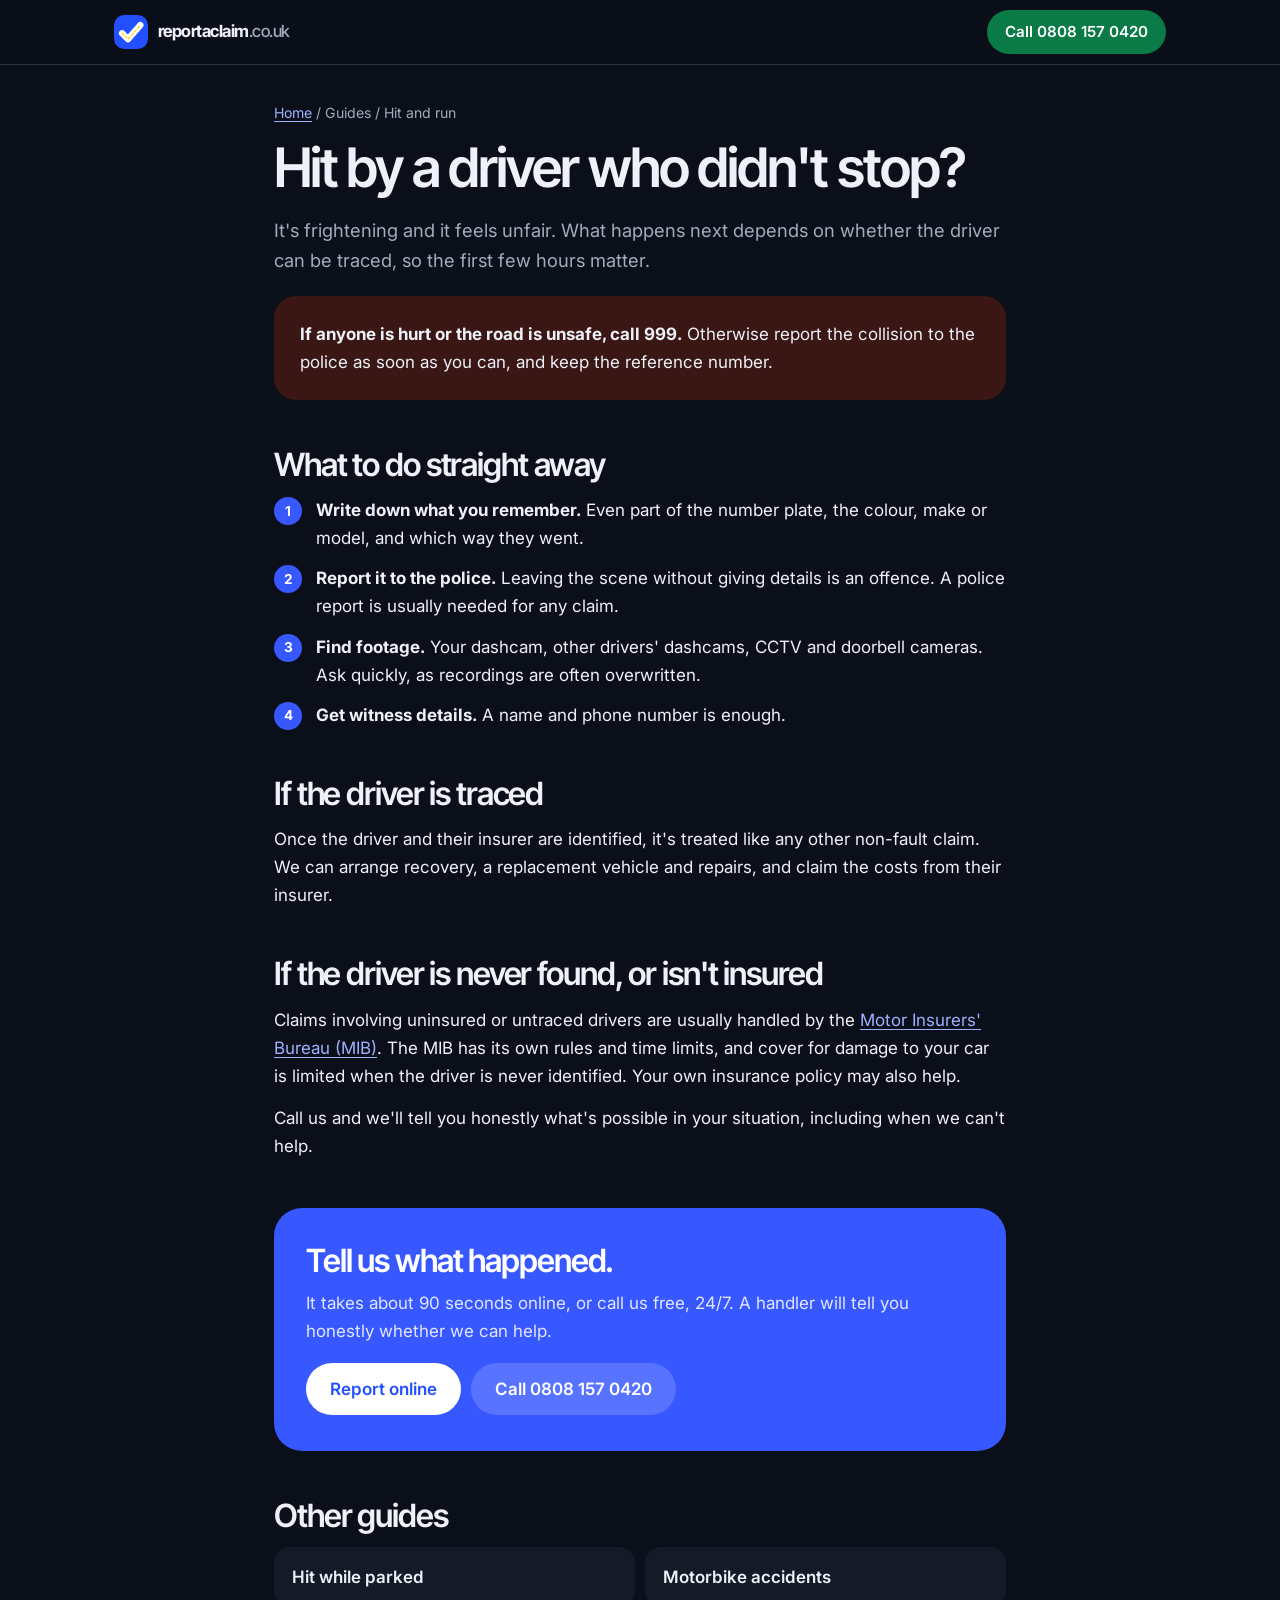
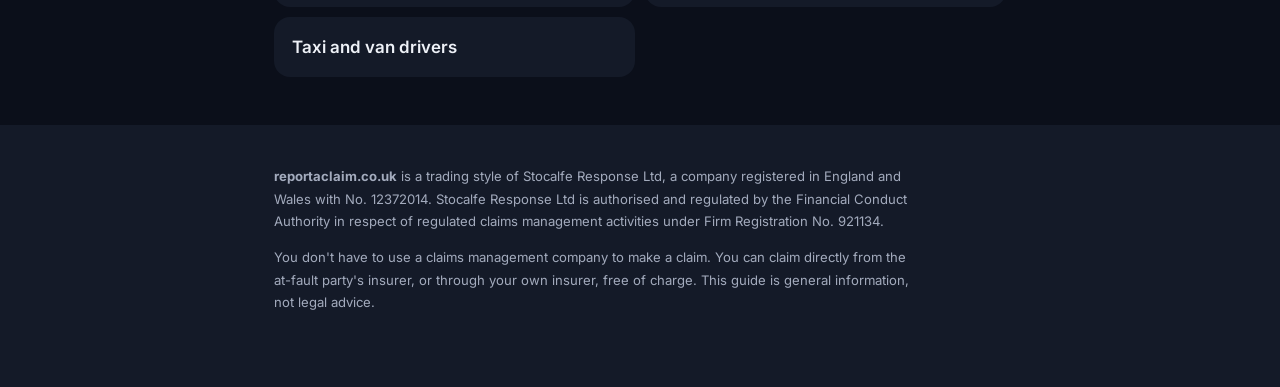
==== hit-and-run.html @ a6f4cda1 "Add files via upload" ====
<!doctype html>
<html lang="en-GB">
<head>
<meta charset="utf-8">
<meta name="viewport" content="width=device-width, initial-scale=1">
<title>Hit and run | Report a Claim</title>
<meta name="description" content="Hit by a driver who didn't stop? What to do straight away, how the Motor Insurers' Bureau fits in and where we can help.">
<link rel="canonical" href="https://report-a-claim.vercel.app/hit-and-run.html">
<link rel="icon" href="data:image/svg+xml,%3Csvg xmlns='http://www.w3.org/2000/svg' viewBox='0 0 40 40'%3E%3Crect width='40' height='40' rx='12' fill='%232350FF'/%3E%3C/svg%3E">
<link rel="preconnect" href="https://fonts.googleapis.com">
<link rel="preconnect" href="https://fonts.gstatic.com" crossorigin>
<link href="https://fonts.googleapis.com/css2?family=Inter+Tight:wght@500..700&family=Inter:wght@400..700&display=swap" rel="stylesheet">
<link rel="stylesheet" href="guide.css">
<script>
(() => {
  let t = null;
  try { t = localStorage.getItem('rac-theme'); } catch (e) {}
  if (t !== 'dark' && t !== 'light') {
    const p = new Intl.DateTimeFormat('en-GB', { timeZone: 'Europe/London', month: 'numeric', hour: 'numeric', minute: 'numeric', hourCycle: 'h23' }).formatToParts(new Date());
    const g = k => +p.find(x => x.type === k).value;
    const h = g('hour') + g('minute') / 60, m = g('month') - 1;
    const rise = [8, 7.5, 6.5, 6.3, 5.3, 4.75, 5, 5.8, 6.7, 7.5, 7.2, 7.9];
    const set = [16.3, 17.2, 18, 19.8, 20.7, 21.25, 21.15, 20.3, 19.25, 18.15, 16.3, 15.9];
    t = h < rise[m] || h >= set[m] ? 'dark' : 'light';
  }
  document.documentElement.dataset.theme = t;
})();
</script>
</head>
<body>
<!-- TODO before launch: compliance review of MIB wording; confirm whether the firm handles untraced and uninsured driver claims -->
<header class="top"><div class="wrap">
  <a class="logo" href="./"><svg viewBox="0 0 40 40" aria-hidden="true"><rect width="40" height="40" rx="12" fill="#2350FF"/><path d="M9.5 21.5l7 7L31 12" fill="none" stroke="#fff" stroke-width="7.5" stroke-linecap="round" stroke-linejoin="round"/><path d="M9.5 21.5l7 7L31 12" fill="none" stroke="#FFD60A" stroke-width="1.6" stroke-linecap="round" stroke-linejoin="round" stroke-dasharray="2.6 2.9"/></svg><span>reportaclaim<span>.co.uk</span></span></a>
  <!-- TODO: replace with the real claims line -->
  <a class="call" href="tel:+448081570420">Call 0808 157 0420</a>
</div></header>
<main class="wrap">
  <p class="crumbs"><a href="./">Home</a> / Guides / Hit and run</p>
  <h1>Hit by a driver who didn't stop?</h1>
  <p class="lede">It's frightening and it feels unfair. What happens next depends on whether the driver can be traced, so the first few hours matter.</p>
  <div class="box warn">
    <p style="margin:0"><strong>If anyone is hurt or the road is unsafe, call 999.</strong> Otherwise report the collision to the police as soon as you can, and keep the reference number.</p>
  </div>
  <h2>What to do straight away</h2>
  <ol class="steps">
    <li><strong>Write down what you remember.</strong> Even part of the number plate, the colour, make or model, and which way they went.</li>
    <li><strong>Report it to the police.</strong> Leaving the scene without giving details is an offence. A police report is usually needed for any claim.</li>
    <li><strong>Find footage.</strong> Your dashcam, other drivers' dashcams, CCTV and doorbell cameras. Ask quickly, as recordings are often overwritten.</li>
    <li><strong>Get witness details.</strong> A name and phone number is enough.</li>
  </ol>
  <h2>If the driver is traced</h2>
  <p>Once the driver and their insurer are identified, it's treated like any other non-fault claim. We can arrange recovery, a replacement vehicle and repairs, and claim the costs from their insurer.</p>
  <h2>If the driver is never found, or isn't insured</h2>
  <p>Claims involving uninsured or untraced drivers are usually handled by the <a href="https://www.mib.org.uk/" target="_blank" rel="noopener">Motor Insurers' Bureau (MIB)</a>. The MIB has its own rules and time limits, and cover for damage to your car is limited when the driver is never identified. Your own insurance policy may also help.</p>
  <p>Call us and we'll tell you honestly what's possible in your situation, including when we can't help.</p>
  <div class="cta">
    <h2>Tell us what happened.</h2>
    <p>It takes about 90 seconds online, or call us free, 24/7. A handler will tell you honestly whether we can help.</p>
    <div class="btns"><a class="btn btn-w" href="./#claim">Report online</a><a class="btn btn-g" href="tel:+448081570420">Call 0808 157 0420</a></div>
  </div>
  <h2>Other guides</h2>
  <nav class="more" aria-label="Other guides"><a href="hit-while-parked.html">Hit while parked</a><a href="motorbike-accident.html">Motorbike accidents</a><a href="taxi-and-van-drivers.html">Taxi and van drivers</a></nav>
</main>
<footer><div class="wrap">
<p><strong>reportaclaim.co.uk</strong> is a trading style of Stocalfe Response Ltd, a company registered in England and Wales with No. 12372014. Stocalfe Response Ltd is authorised and regulated by the Financial Conduct Authority in respect of regulated claims management activities under Firm Registration No. 921134.</p>
<p>You don't have to use a claims management company to make a claim. You can claim directly from the at-fault party's insurer, or through your own insurer, free of charge. This guide is general information, not legal advice.</p>
</div></footer>
</body>
</html>
---- guide.css ----
:root{
  --ink:#0E1220; --ink-2:#2B3245; --muted:#5D6578;
  --bg:#FFFFFF; --soft:#F4F6F9; --line:#E3E7EE;
  --blue:#2350FF; --blue-h:#1A3FE0; --blue-soft:#E8EDFF; --blue-txt:#2350FF;
  --plate:#FFD60A; --go:#12B76A; --stop:#F04438; --card:#fff;
  --display:"Inter Tight",ui-sans-serif,system-ui,sans-serif;
  --body:"Inter",ui-sans-serif,system-ui,sans-serif;
  --ease:cubic-bezier(.2,.7,.2,1);
}
[data-theme=dark]{color-scheme:dark;--ink:#EEF1F7;--ink-2:#C9CFDB;--muted:#A3ABBD;--bg:#0B0F1A;--soft:#141A28;--line:#2A3449;--blue:#3858FF;--blue-h:#4B69FF;--blue-soft:#1A2350;--blue-txt:#9DB1FF;--card:#111827}
*{box-sizing:border-box;margin:0;padding:0}
html{-webkit-text-size-adjust:100%;overflow-x:clip}
body{font-family:var(--body);background:var(--bg);color:var(--ink);font-size:17px;line-height:1.65;-webkit-font-smoothing:antialiased}
a{color:var(--blue-txt);text-underline-offset:3px}
.wrap{max-width:780px;margin:0 auto;padding:0 24px}
h1,h2,h3{font-family:var(--display);font-weight:600;line-height:1.08;letter-spacing:-.035em}
h1{font-size:clamp(2.2rem,6vw,3.4rem);margin-bottom:18px}
h2{font-size:clamp(1.5rem,3.6vw,2rem);margin:48px 0 14px}
p{margin-bottom:14px}
.top{position:sticky;top:0;z-index:5;background:rgba(255,255,255,.88);backdrop-filter:blur(14px);-webkit-backdrop-filter:blur(14px);border-bottom:1px solid var(--line)}
.top .wrap{display:flex;align-items:center;justify-content:space-between;height:64px;gap:12px;max-width:1100px}
.logo{display:flex;align-items:center;gap:10px;text-decoration:none;color:var(--ink);font-family:var(--display);font-weight:700;letter-spacing:-.03em;font-size:1.05rem}
.logo svg{width:34px;height:34px}
.logo span span{color:var(--muted);font-weight:500}
.call{display:inline-flex;align-items:center;min-height:44px;padding:0 18px;border-radius:999px;background:#0A7A46;color:#fff;font-weight:600;text-decoration:none;font-size:.95rem}
[data-theme=dark] .top{background:rgba(11,15,26,.88)}
.crumbs{font-size:.88rem;color:var(--muted);margin:36px 0 14px}
.lede{font-size:1.15rem;color:var(--muted)}
.box{background:var(--soft);border-radius:22px;padding:24px 26px;margin:20px 0}
.box.warn{background:#FEF0EF}
[data-theme=dark] .box.warn{background:#3A1714}
ol.steps,ul.ticks{list-style:none;display:grid;gap:12px;margin:8px 0 16px}
ol.steps{counter-reset:s}
ol.steps li,ul.ticks li{position:relative;padding-left:42px}
ol.steps li::before{counter-increment:s;content:counter(s);position:absolute;left:0;top:1px;width:28px;height:28px;border-radius:50%;background:var(--blue);color:#fff;display:grid;place-items:center;font-size:.85rem;font-weight:700}
ul.ticks li::before{content:"";position:absolute;left:6px;top:7px;width:14px;height:8px;border-left:3px solid var(--go);border-bottom:3px solid var(--go);transform:rotate(-45deg)}
.cta{margin:48px 0;padding:36px 32px;border-radius:28px;background:var(--blue);color:#fff}
.cta h2{margin:0 0 10px;color:#fff}
.cta p{color:rgba(255,255,255,.85)}
.cta .btns{display:flex;gap:10px;flex-wrap:wrap;margin-top:18px}
.btn{display:inline-flex;align-items:center;justify-content:center;min-height:52px;padding:0 24px;border-radius:999px;font-weight:600;text-decoration:none}
.btn-w{background:#fff;color:#2350FF}
.btn-g{background:rgba(255,255,255,.16);color:#fff}
.more{display:grid;grid-template-columns:1fr 1fr;gap:10px;margin:12px 0 48px}
.more a{display:block;padding:16px 18px;border-radius:16px;background:var(--soft);color:var(--ink);text-decoration:none;font-weight:600}
.more a:hover{background:var(--blue-soft)}
footer{background:var(--soft);color:var(--muted);font-size:.82rem;line-height:1.7;padding:40px 0 60px}
footer p{max-width:80ch}
@media (max-width:640px){
  .wrap{padding:0 16px}
  body{font-size:16px}
  .more{grid-template-columns:1fr}
  .cta{padding:28px 22px}
  .logo span span{display:none}
}
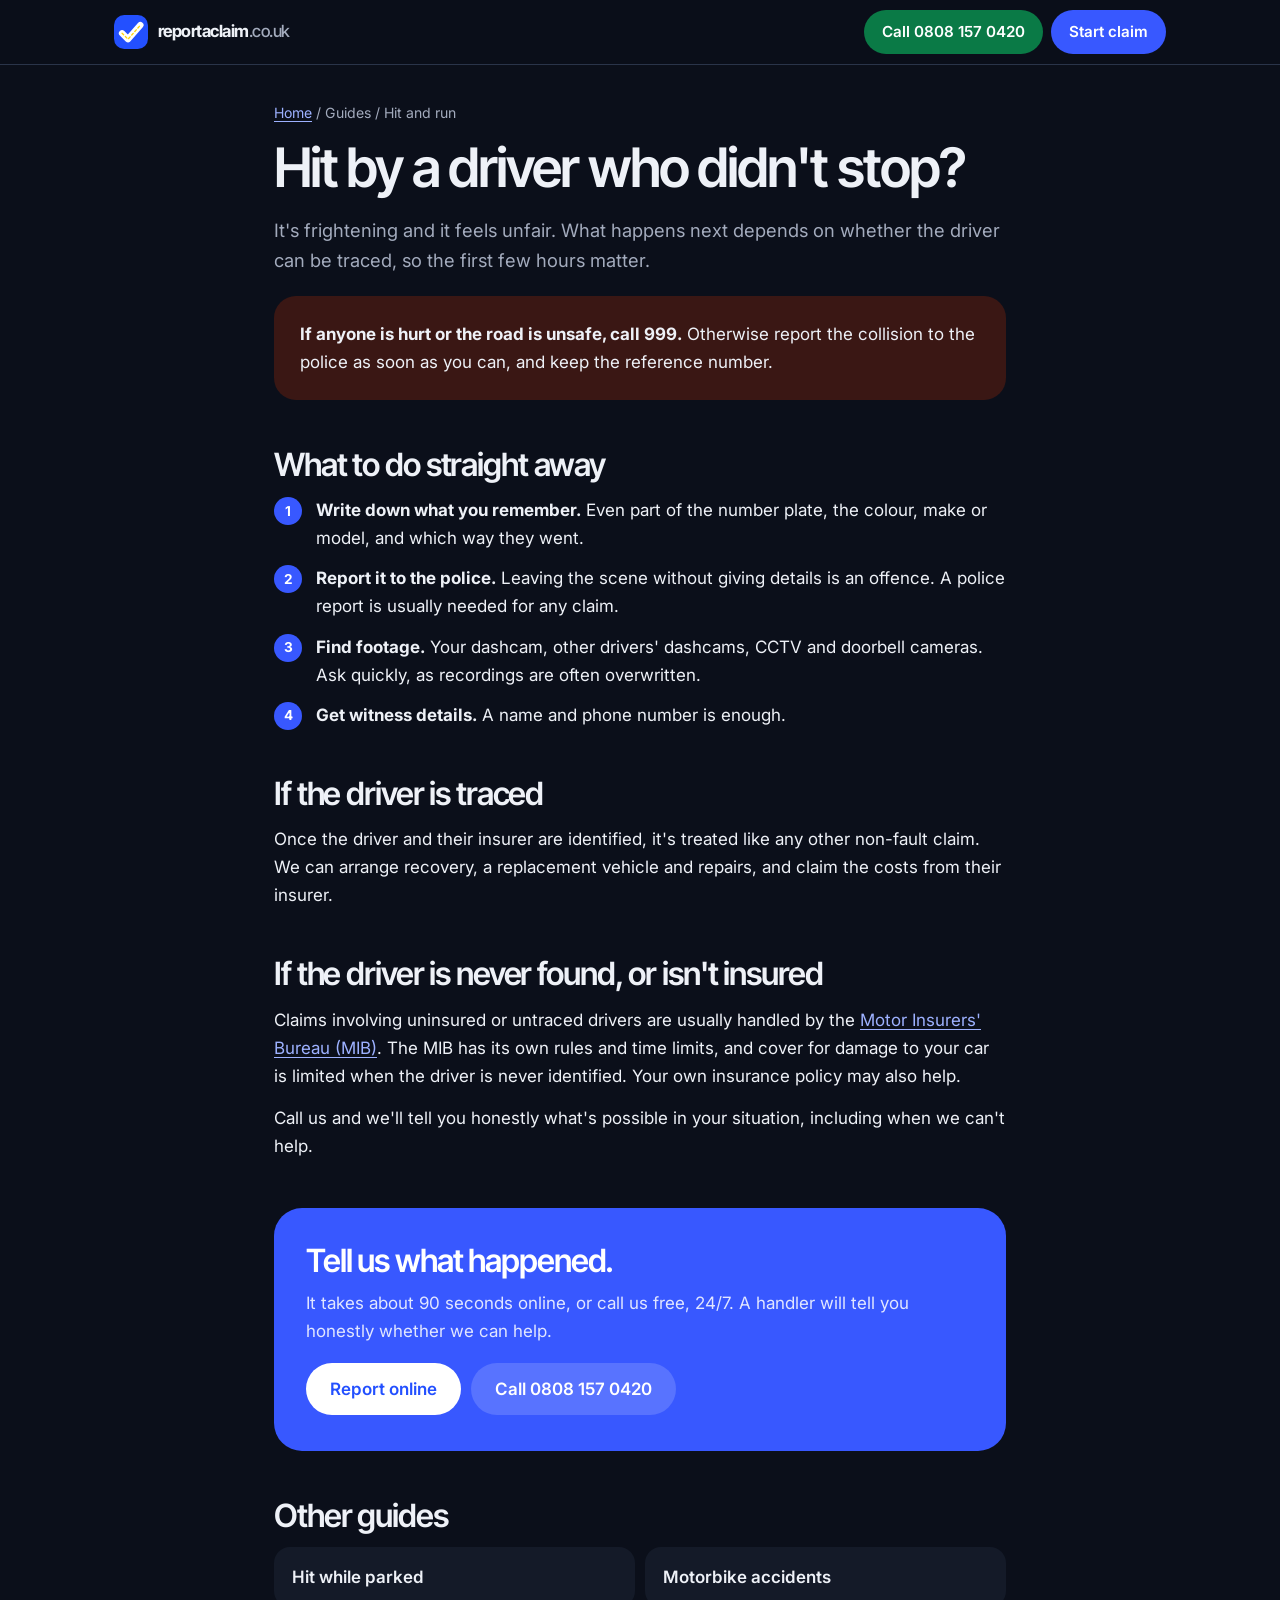
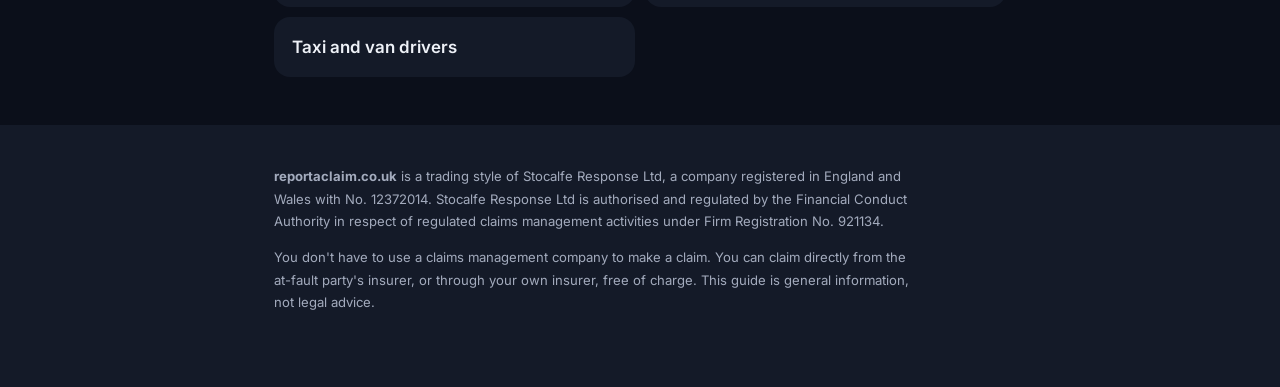
==== commit ed59c7b5: "Apply mobile conversion recommendations - Move the claim form up to directly after "How it works": o" ====
--- a/hit-and-run.html
+++ b/hit-and-run.html
@@ -32,7 +32,7 @@
 <header class="top"><div class="wrap">
   <a class="logo" href="./"><svg viewBox="0 0 40 40" aria-hidden="true"><rect width="40" height="40" rx="12" fill="#2350FF"/><path d="M9.5 21.5l7 7L31 12" fill="none" stroke="#fff" stroke-width="7.5" stroke-linecap="round" stroke-linejoin="round"/><path d="M9.5 21.5l7 7L31 12" fill="none" stroke="#FFD60A" stroke-width="1.6" stroke-linecap="round" stroke-linejoin="round" stroke-dasharray="2.6 2.9"/></svg><span>reportaclaim<span>.co.uk</span></span></a>
   <!-- TODO: replace with the real claims line -->
-  <a class="call" href="tel:+448081570420">Call 0808 157 0420</a>
+  <span class="top-cta"><a class="call" href="tel:+448081570420">Call 0808 157 0420</a><a class="start" href="./#claim">Start claim</a></span>
 </div></header>
 <main class="wrap">
   <p class="crumbs"><a href="./">Home</a> / Guides / Hit and run</p>
@@ -61,6 +61,10 @@
   <h2>Other guides</h2>
   <nav class="more" aria-label="Other guides"><a href="hit-while-parked.html">Hit while parked</a><a href="motorbike-accident.html">Motorbike accidents</a><a href="taxi-and-van-drivers.html">Taxi and van drivers</a></nav>
 </main>
+<nav class="mbar" aria-label="Quick actions">
+  <a class="mbar-call" href="tel:+448081570420">Call free<small>24/7, UK team</small></a>
+  <a class="mbar-go" href="./#claim">Start my claim</a>
+</nav>
 <footer><div class="wrap">
 <p><strong>reportaclaim.co.uk</strong> is a trading style of Stocalfe Response Ltd, a company registered in England and Wales with No. 12372014. Stocalfe Response Ltd is authorised and regulated by the Financial Conduct Authority in respect of regulated claims management activities under Firm Registration No. 921134.</p>
 <p>You don't have to use a claims management company to make a claim. You can claim directly from the at-fault party's insurer, or through your own insurer, free of charge. This guide is general information, not legal advice.</p>
--- a/guide.css
+++ b/guide.css
@@ -1,10 +1,13 @@
+/* Fallback faces sized to Inter's metrics, so text doesn't jump when the web fonts arrive */
+@font-face{font-family:"Inter Fallback";src:local("Arial"),local("ArialMT"),local("Liberation Sans");size-adjust:105.9%;ascent-override:91.5%;descent-override:22.9%;line-gap-override:0%}
+@font-face{font-family:"Inter Tight Fallback";font-weight:500 700;src:local("Arial Bold"),local("Arial-BoldMT"),local("Liberation Sans Bold");size-adjust:94.8%;ascent-override:102.2%;descent-override:25.6%;line-gap-override:0%}
 :root{
   --ink:#0E1220; --ink-2:#2B3245; --muted:#5D6578;
   --bg:#FFFFFF; --soft:#F4F6F9; --line:#E3E7EE;
   --blue:#2350FF; --blue-h:#1A3FE0; --blue-soft:#E8EDFF; --blue-txt:#2350FF;
   --plate:#FFD60A; --go:#12B76A; --stop:#F04438; --card:#fff;
-  --display:"Inter Tight",ui-sans-serif,system-ui,sans-serif;
-  --body:"Inter",ui-sans-serif,system-ui,sans-serif;
+  --display:"Inter Tight","Inter Tight Fallback",ui-sans-serif,system-ui,sans-serif;
+  --body:"Inter","Inter Fallback",ui-sans-serif,system-ui,sans-serif;
   --ease:cubic-bezier(.2,.7,.2,1);
 }
 [data-theme=dark]{color-scheme:dark;--ink:#EEF1F7;--ink-2:#C9CFDB;--muted:#A3ABBD;--bg:#0B0F1A;--soft:#141A28;--line:#2A3449;--blue:#3858FF;--blue-h:#4B69FF;--blue-soft:#1A2350;--blue-txt:#9DB1FF;--card:#111827}
@@ -23,6 +26,8 @@
 .logo svg{width:34px;height:34px}
 .logo span span{color:var(--muted);font-weight:500}
 .call{display:inline-flex;align-items:center;min-height:44px;padding:0 18px;border-radius:999px;background:#0A7A46;color:#fff;font-weight:600;text-decoration:none;font-size:.95rem}
+.top-cta{display:flex;gap:8px}
+.start{display:inline-flex;align-items:center;min-height:44px;padding:0 18px;border-radius:999px;background:var(--blue);color:#fff;font-weight:600;text-decoration:none;font-size:.95rem}
 [data-theme=dark] .top{background:rgba(11,15,26,.88)}
 .crumbs{font-size:.88rem;color:var(--muted);margin:36px 0 14px}
 .lede{font-size:1.15rem;color:var(--muted)}
@@ -52,4 +57,17 @@
   .more{grid-template-columns:1fr}
   .cta{padding:28px 22px}
   .logo span span{display:none}
+  /* The bottom bar carries the call button on phones */
+  .top .call{display:none}
+  footer{padding-bottom:110px}
 }
+/* Mobile action bar: call or start a claim, always in thumb reach */
+.mbar{display:none}
+@media (max-width:640px){
+  .mbar{position:fixed;left:0;right:0;bottom:0;z-index:5;display:grid;grid-template-columns:1fr 1.5fr;gap:10px;padding:10px 12px calc(10px + env(safe-area-inset-bottom));background:rgba(255,255,255,.92);backdrop-filter:blur(14px);-webkit-backdrop-filter:blur(14px);box-shadow:0 -1px 0 var(--line)}
+  .mbar a{display:flex;flex-direction:column;align-items:center;justify-content:center;min-height:54px;border-radius:999px;font-weight:600;text-decoration:none;color:#fff;line-height:1.1}
+  .mbar small{font-size:.72rem;font-weight:500;opacity:.9}
+  .mbar-call{background:#0A7A46}
+  .mbar-go{background:var(--blue)}
+  [data-theme=dark] .mbar{background:rgba(11,15,26,.92)}
+}
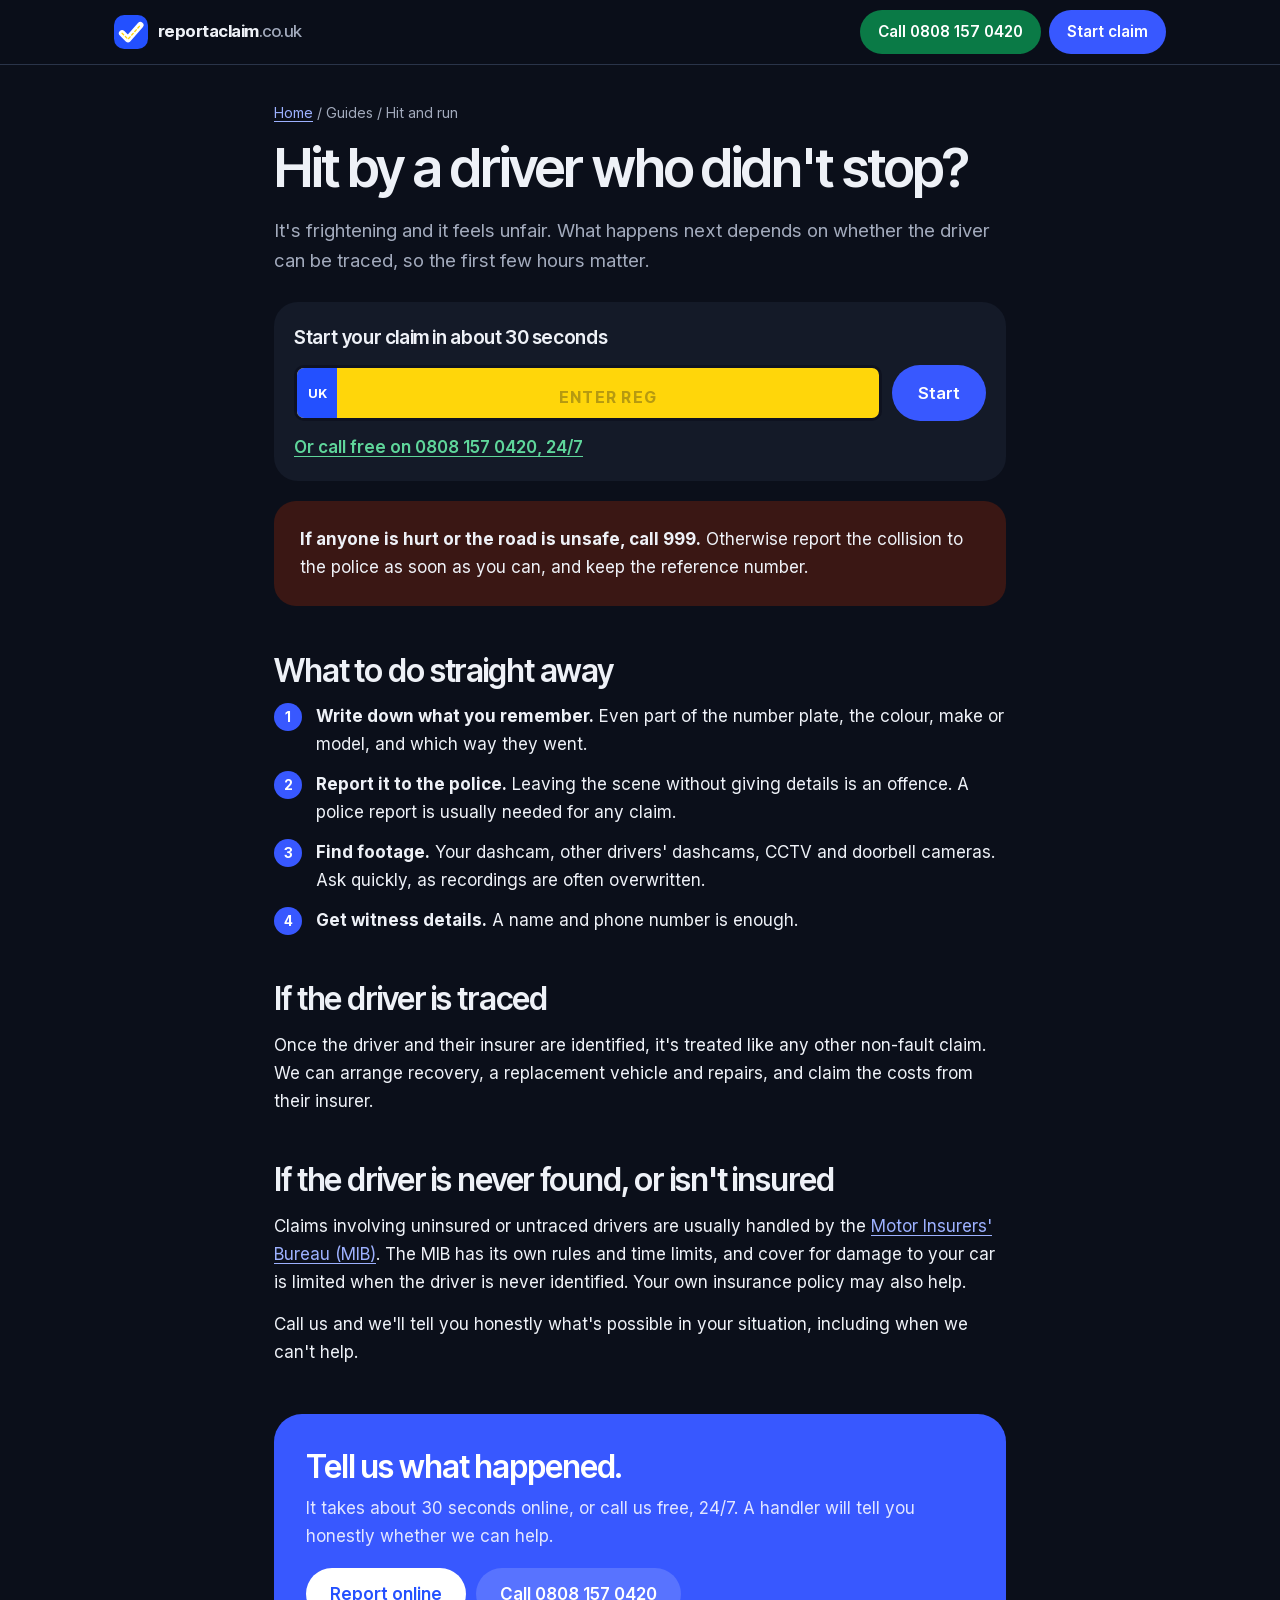
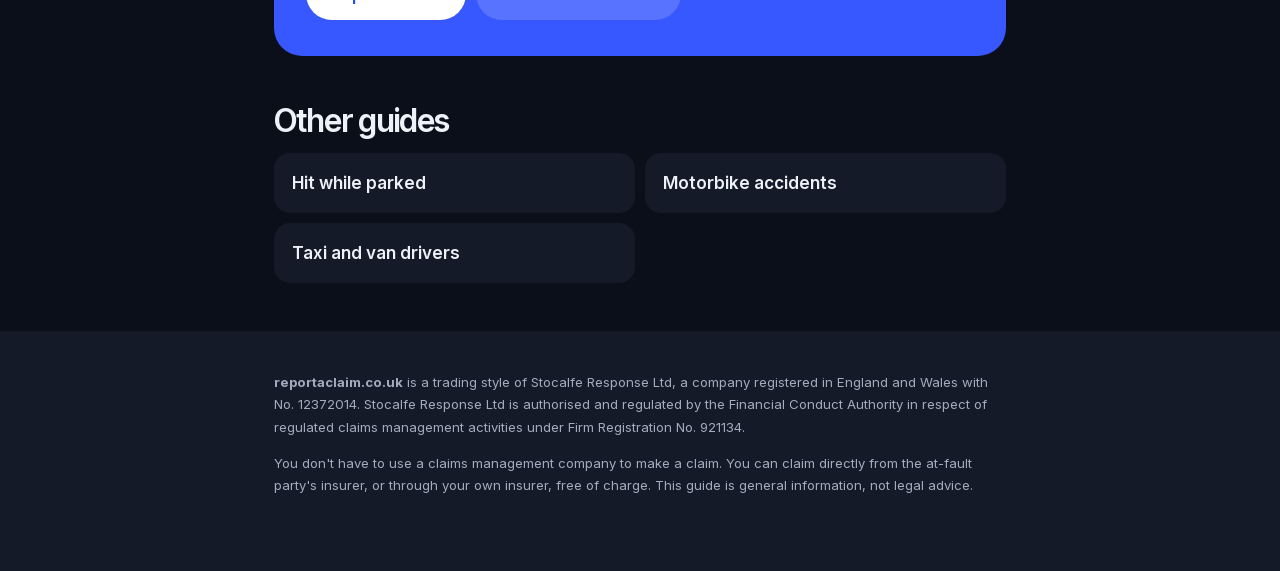
==== commit d918f96f: "Conversion overhaul: fast-lane form, call-first mobile bar, ad-matched headlines - Mobile bar: Call " ====
--- a/hit-and-run.html
+++ b/hit-and-run.html
@@ -7,9 +7,7 @@
 <meta name="description" content="Hit by a driver who didn't stop? What to do straight away, how the Motor Insurers' Bureau fits in and where we can help.">
 <link rel="canonical" href="https://report-a-claim.vercel.app/hit-and-run.html">
 <link rel="icon" href="data:image/svg+xml,%3Csvg xmlns='http://www.w3.org/2000/svg' viewBox='0 0 40 40'%3E%3Crect width='40' height='40' rx='12' fill='%232350FF'/%3E%3C/svg%3E">
-<link rel="preconnect" href="https://fonts.googleapis.com">
-<link rel="preconnect" href="https://fonts.gstatic.com" crossorigin>
-<link href="https://fonts.googleapis.com/css2?family=Inter+Tight:wght@500..700&family=Inter:wght@400..700&display=swap" rel="stylesheet">
+<link rel="preload" href="fonts/inter-tight-latin.woff2" as="font" type="font/woff2" crossorigin>
 <link rel="stylesheet" href="guide.css">
 <script>
 (() => {
@@ -30,14 +28,23 @@
 <body>
 <!-- TODO before launch: compliance review of MIB wording; confirm whether the firm handles untraced and uninsured driver claims -->
 <header class="top"><div class="wrap">
-  <a class="logo" href="./"><svg viewBox="0 0 40 40" aria-hidden="true"><rect width="40" height="40" rx="12" fill="#2350FF"/><path d="M9.5 21.5l7 7L31 12" fill="none" stroke="#fff" stroke-width="7.5" stroke-linecap="round" stroke-linejoin="round"/><path d="M9.5 21.5l7 7L31 12" fill="none" stroke="#FFD60A" stroke-width="1.6" stroke-linecap="round" stroke-linejoin="round" stroke-dasharray="2.6 2.9"/></svg><span>reportaclaim<span>.co.uk</span></span></a>
+  <a class="logo" href="index.html"><svg viewBox="0 0 40 40" aria-hidden="true"><rect width="40" height="40" rx="12" fill="#2350FF"/><path d="M9.5 21.5l7 7L31 12" fill="none" stroke="#fff" stroke-width="7.5" stroke-linecap="round" stroke-linejoin="round"/><path d="M9.5 21.5l7 7L31 12" fill="none" stroke="#FFD60A" stroke-width="1.6" stroke-linecap="round" stroke-linejoin="round" stroke-dasharray="2.6 2.9"/></svg><span>reportaclaim<span>.co.uk</span></span></a>
   <!-- TODO: replace with the real claims line -->
-  <span class="top-cta"><a class="call" href="tel:+448081570420">Call 0808 157 0420</a><a class="start" href="./#claim">Start claim</a></span>
+  <span class="top-cta"><a class="call" href="tel:+448081570420">Call 0808 157 0420</a><a class="start" href="index.html?type=hitrun#claim">Start claim</a></span>
 </div></header>
 <main class="wrap">
-  <p class="crumbs"><a href="./">Home</a> / Guides / Hit and run</p>
+  <p class="crumbs"><a href="index.html">Home</a> / Guides / Hit and run</p>
   <h1>Hit by a driver who didn't stop?</h1>
   <p class="lede">It's frightening and it feels unfair. What happens next depends on whether the driver can be traced, so the first few hours matter.</p>
+  <form class="qs" action="index.html#claim" method="get">
+    <input type="hidden" name="type" value="hitrun">
+    <p class="qs-title">Start your claim in about 30 seconds</p>
+    <div class="qs-row">
+      <label class="plate"><span class="gb">UK</span><span class="sr">Your vehicle registration</span><input name="reg" placeholder="Enter reg" maxlength="8" autocomplete="off" autocapitalize="characters" enterkeyhint="go" spellcheck="false"></label>
+      <button class="qs-go" type="submit">Start</button>
+    </div>
+    <a class="qs-call" href="tel:+448081570420">Or call free on 0808 157 0420, 24/7</a>
+  </form>
   <div class="box warn">
     <p style="margin:0"><strong>If anyone is hurt or the road is unsafe, call 999.</strong> Otherwise report the collision to the police as soon as you can, and keep the reference number.</p>
   </div>
@@ -55,15 +62,15 @@
   <p>Call us and we'll tell you honestly what's possible in your situation, including when we can't help.</p>
   <div class="cta">
     <h2>Tell us what happened.</h2>
-    <p>It takes about 90 seconds online, or call us free, 24/7. A handler will tell you honestly whether we can help.</p>
-    <div class="btns"><a class="btn btn-w" href="./#claim">Report online</a><a class="btn btn-g" href="tel:+448081570420">Call 0808 157 0420</a></div>
+    <p>It takes about 30 seconds online, or call us free, 24/7. A handler will tell you honestly whether we can help.</p>
+    <div class="btns"><a class="btn btn-w" href="index.html?type=hitrun#claim">Report online</a><a class="btn btn-g" href="tel:+448081570420">Call 0808 157 0420</a></div>
   </div>
   <h2>Other guides</h2>
   <nav class="more" aria-label="Other guides"><a href="hit-while-parked.html">Hit while parked</a><a href="motorbike-accident.html">Motorbike accidents</a><a href="taxi-and-van-drivers.html">Taxi and van drivers</a></nav>
 </main>
 <nav class="mbar" aria-label="Quick actions">
-  <a class="mbar-call" href="tel:+448081570420">Call free<small>24/7, UK team</small></a>
-  <a class="mbar-go" href="./#claim">Start my claim</a>
+  <a class="mbar-call" href="tel:+448081570420"><small>Call free, 24/7</small>0808 157 0420</a>
+  <a class="mbar-go" href="index.html?type=hitrun#claim">Start online</a>
 </nav>
 <footer><div class="wrap">
 <p><strong>reportaclaim.co.uk</strong> is a trading style of Stocalfe Response Ltd, a company registered in England and Wales with No. 12372014. Stocalfe Response Ltd is authorised and regulated by the Financial Conduct Authority in respect of regulated claims management activities under Firm Registration No. 921134.</p>
--- a/guide.css
+++ b/guide.css
@@ -1,3 +1,6 @@
+/* Self-hosted Inter and Inter Tight (latin, variable). Google's copy is only a fallback for files opened from disk. */
+@font-face{font-family:"Inter";font-style:normal;font-weight:400 700;font-display:swap;src:url(fonts/inter-latin.woff2) format("woff2"),url(https://fonts.gstatic.com/s/inter/v20/UcC73FwrK3iLTeHuS_nVMrMxCp50SjIa1ZL7W0Q5nw.woff2) format("woff2")}
+@font-face{font-family:"Inter Tight";font-style:normal;font-weight:500 700;font-display:swap;src:url(fonts/inter-tight-latin.woff2) format("woff2"),url(https://fonts.gstatic.com/s/intertight/v9/NGSwv5HMAFg6IuGlBNMjxLsH8ahuQ2e8.woff2) format("woff2")}
 /* Fallback faces sized to Inter's metrics, so text doesn't jump when the web fonts arrive */
 @font-face{font-family:"Inter Fallback";src:local("Arial"),local("ArialMT"),local("Liberation Sans");size-adjust:105.9%;ascent-override:91.5%;descent-override:22.9%;line-gap-override:0%}
 @font-face{font-family:"Inter Tight Fallback";font-weight:500 700;src:local("Arial Bold"),local("Arial-BoldMT"),local("Liberation Sans Bold");size-adjust:94.8%;ascent-override:102.2%;descent-override:25.6%;line-gap-override:0%}
@@ -25,10 +28,24 @@
 .logo{display:flex;align-items:center;gap:10px;text-decoration:none;color:var(--ink);font-family:var(--display);font-weight:700;letter-spacing:-.03em;font-size:1.05rem}
 .logo svg{width:34px;height:34px}
 .logo span span{color:var(--muted);font-weight:500}
+.sr{position:absolute;width:1px;height:1px;overflow:hidden;clip:rect(0 0 0 0);white-space:nowrap}
 .call{display:inline-flex;align-items:center;min-height:44px;padding:0 18px;border-radius:999px;background:#0A7A46;color:#fff;font-weight:600;text-decoration:none;font-size:.95rem}
 .top-cta{display:flex;gap:8px}
 .start{display:inline-flex;align-items:center;min-height:44px;padding:0 18px;border-radius:999px;background:var(--blue);color:#fff;font-weight:600;text-decoration:none;font-size:.95rem}
 [data-theme=dark] .top{background:rgba(11,15,26,.88)}
+/* Quick start: the reg goes straight into the claim form on the home page */
+.qs{margin:26px 0 8px;padding:20px;border-radius:24px;background:var(--soft)}
+.qs-title{font-family:var(--display);font-weight:600;font-size:1.2rem;letter-spacing:-.02em;margin-bottom:12px}
+.qs-row{display:flex;gap:10px}
+.qs .plate{flex:1;min-width:0;display:flex;border:3px solid #0E1220;border-radius:10px;overflow:hidden;background:var(--plate)}
+.qs .gb{display:grid;place-items:center;width:40px;background:#2350FF;color:#fff;font-weight:700;font-size:.8rem}
+.qs .plate input{flex:1;min-width:0;border:0;background:transparent;font-family:var(--display);font-weight:700;font-size:1.6rem;letter-spacing:.05em;text-transform:uppercase;text-align:center;padding:8px;color:#0E1220}
+.qs .plate input::placeholder{color:rgba(14,18,32,.3);font-size:.62em;letter-spacing:.08em}
+.qs .plate input:focus{outline:none}
+.qs .plate:focus-within{box-shadow:0 0 0 4px rgba(35,80,255,.25)}
+.qs-go{flex:none;min-height:56px;padding:0 26px;border:0;border-radius:999px;background:var(--blue);color:#fff;font:inherit;font-weight:600;font-size:1.05rem;cursor:pointer}
+.qs-call{display:inline-block;margin-top:12px;font-weight:600;color:#0A7A46}
+[data-theme=dark] .qs-call{color:#5FD69B}
 .crumbs{font-size:.88rem;color:var(--muted);margin:36px 0 14px}
 .lede{font-size:1.15rem;color:var(--muted)}
 .box{background:var(--soft);border-radius:22px;padding:24px 26px;margin:20px 0}
@@ -64,10 +81,10 @@
 /* Mobile action bar: call or start a claim, always in thumb reach */
 .mbar{display:none}
 @media (max-width:640px){
-  .mbar{position:fixed;left:0;right:0;bottom:0;z-index:5;display:grid;grid-template-columns:1fr 1.5fr;gap:10px;padding:10px 12px calc(10px + env(safe-area-inset-bottom));background:rgba(255,255,255,.92);backdrop-filter:blur(14px);-webkit-backdrop-filter:blur(14px);box-shadow:0 -1px 0 var(--line)}
+  .mbar{position:fixed;left:0;right:0;bottom:0;z-index:5;display:grid;grid-template-columns:1.6fr 1fr;gap:8px;padding:10px 12px calc(10px + env(safe-area-inset-bottom));background:rgba(255,255,255,.92);backdrop-filter:blur(14px);-webkit-backdrop-filter:blur(14px);box-shadow:0 -1px 0 var(--line)}
   .mbar a{display:flex;flex-direction:column;align-items:center;justify-content:center;min-height:54px;border-radius:999px;font-weight:600;text-decoration:none;color:#fff;line-height:1.1}
-  .mbar small{font-size:.72rem;font-weight:500;opacity:.9}
-  .mbar-call{background:#0A7A46}
+  .mbar small{font-family:var(--body);font-size:.72rem;font-weight:500;letter-spacing:0;opacity:.95}
+  .mbar-call{background:#0A7A46;font-family:var(--display);font-size:1.08rem;letter-spacing:-.01em;white-space:nowrap}
   .mbar-go{background:var(--blue)}
   [data-theme=dark] .mbar{background:rgba(11,15,26,.92)}
 }
